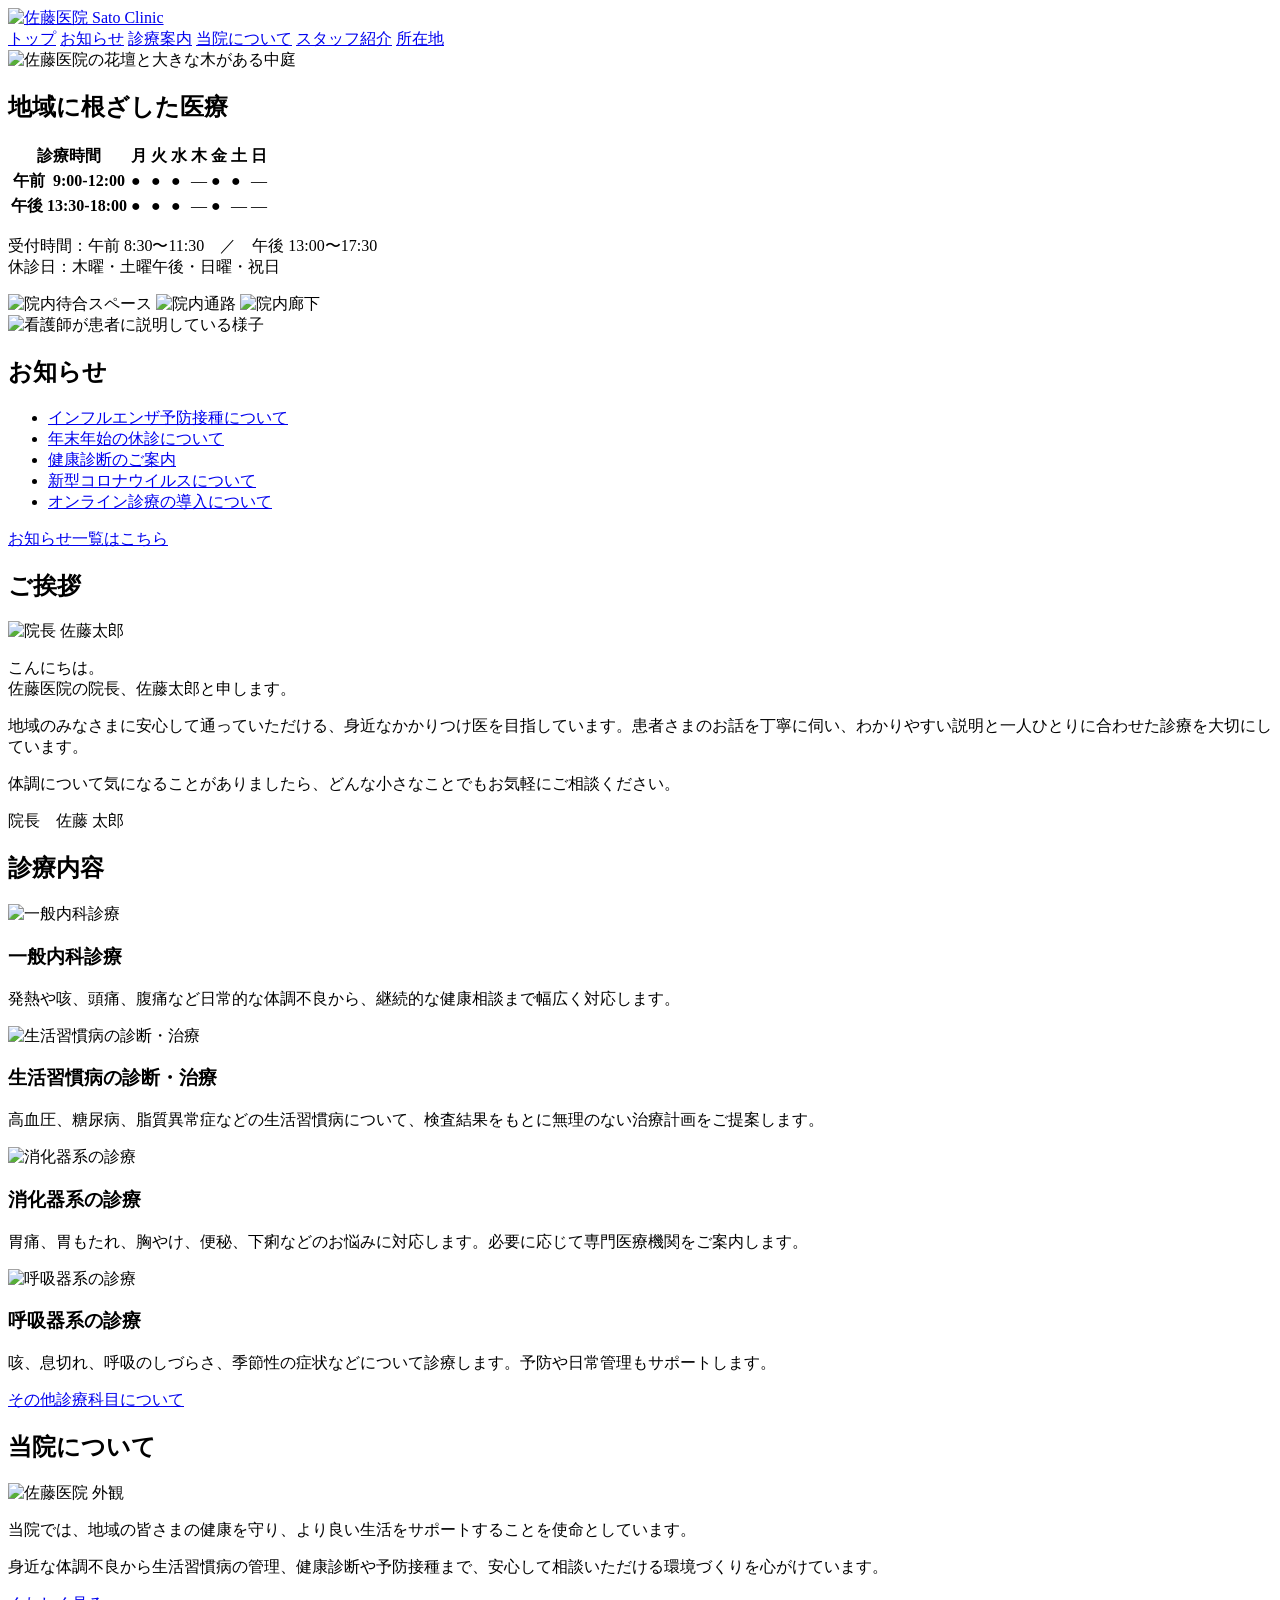
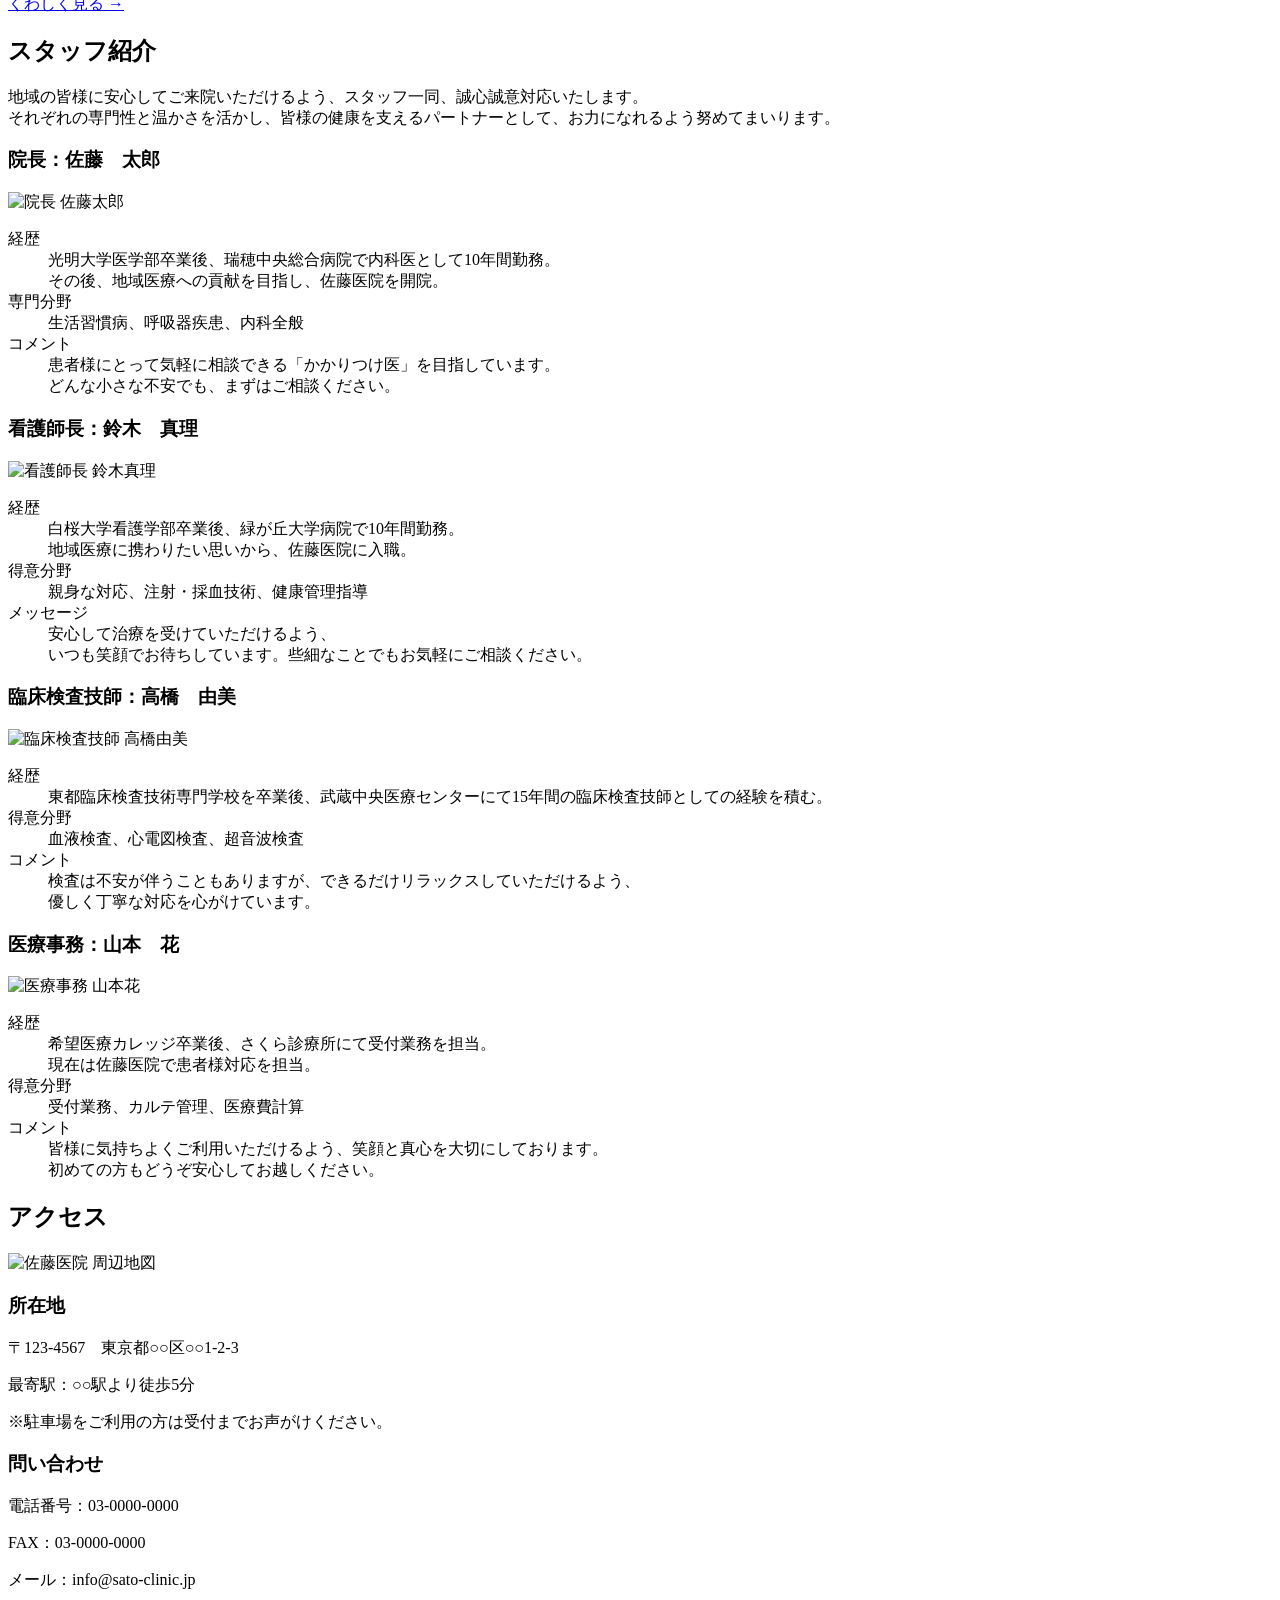
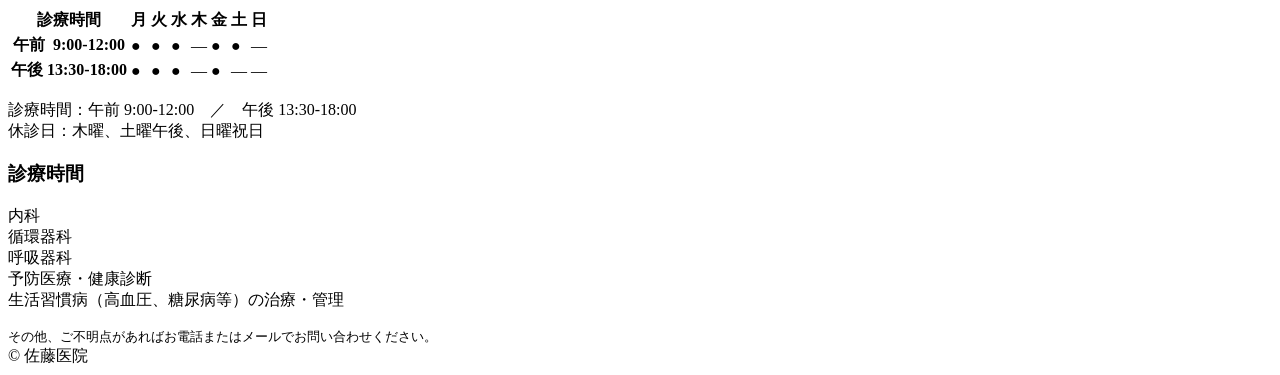
==== index.html @ aa6322e9 "no message" ====
<!DOCTYPE html>
<html lang="ja">
<head>
  <meta charset="UTF-8">
  <meta name="viewport" content="width=device-width, initial-scale=1.0">
  <title>佐藤医院 | Sato Clinic</title>
  <link rel="preconnect" href="https://fonts.googleapis.com">
  <link rel="preconnect" href="https://fonts.gstatic.com" crossorigin>
  <link href="https://fonts.googleapis.com/css2?family=Noto+Sans+JP:wght@400;500;600;700&display=swap" rel="stylesheet">
  <link rel="stylesheet" href="./css/style.css">
</head>
<body>
  <header class="site-header">
    <div class="header-inner">
      <a class="brand" href="./index.html"><img src="./clinic-assets/logo.jpg" alt="佐藤医院 Sato Clinic"></a>
      <nav class="global-nav" aria-label="メインナビゲーション">
        <a href="#top">トップ</a>
        <a href="./notice.html">お知らせ</a>
        <a href="#medical">診療案内</a>
        <a href="./about.html">当院について</a>
        <a href="#staff">スタッフ紹介</a>
        <a href="#access">所在地</a>
      </nav>
    </div>
  </header>

  <main id="top">
    <section class="hero hero-home">
      <img src="./clinic-assets/hero-courtyard-hd.png" alt="佐藤医院の花壇と大きな木がある中庭">
      <h1 class="hero-label">地域に根ざした医療</h1>
    </section>

    <section class="hours-section section-narrow">
      <table class="hours-table" aria-label="診療時間">
        <thead>
          <tr><th>診療時間</th><th>月</th><th>火</th><th>水</th><th>木</th><th>金</th><th>土</th><th>日</th></tr>
        </thead>
        <tbody>
          <tr><th>午前&nbsp; 9:00-12:00</th><td>●</td><td>●</td><td>●</td><td>―</td><td>●</td><td>●</td><td>―</td></tr>
          <tr><th>午後 13:30-18:00</th><td>●</td><td>●</td><td>●</td><td>―</td><td>●</td><td>―</td><td>―</td></tr>
        </tbody>
      </table>
      <p class="hours-note">受付時間：午前 8:30〜11:30　／　午後 13:00〜17:30<br>休診日：木曜・土曜午後・日曜・祝日</p>
    </section>

    <section class="gallery section-wide" aria-label="院内写真">
      <img loading="lazy" decoding="async" src="./clinic-assets/gallery-1-hd.png" alt="院内待合スペース">
      <img loading="lazy" decoding="async" src="./clinic-assets/gallery-2-hd.png" alt="院内通路">
      <img loading="lazy" decoding="async" src="./clinic-assets/gallery-3-hd.png" alt="院内廊下">
    </section>

    <section class="split-section section-medium notice-overview">
      <div class="split-media"><img loading="lazy" decoding="async" src="./clinic-assets/information-headroom.png" alt="看護師が患者に説明している様子"></div>
      <div class="split-copy compact-copy">
        <h2>お知らせ</h2>
        <ul class="plain-list">
          <li><a href="./notice.html#flu">インフルエンザ予防接種について</a></li>
          <li><a href="./notice.html#newyear">年末年始の休診について</a></li>
          <li><a href="./notice.html#checkup">健康診断のご案内</a></li>
          <li><a href="./notice.html#covid">新型コロナウイルスについて</a></li>
          <li><a href="./notice.html#online">オンライン診療の導入について</a></li>
        </ul>
        <a class="text-link" href="./notice.html">お知らせ一覧はこちら</a>
      </div>
    </section>

    <section class="greeting section-medium">
      <h2 class="section-title">ご挨拶</h2>
      <div class="split-section greeting-row">
        <div class="split-media portrait"><img loading="lazy" decoding="async" src="./clinic-assets/greeting-doctor-hd.png" alt="院長 佐藤太郎"></div>
        <div class="split-copy">
          <p>こんにちは。<br>佐藤医院の院長、佐藤太郎と申します。</p>
          <p>地域のみなさまに安心して通っていただける、身近なかかりつけ医を目指しています。患者さまのお話を丁寧に伺い、わかりやすい説明と一人ひとりに合わせた診療を大切にしています。</p>
          <p>体調について気になることがありましたら、どんな小さなことでもお気軽にご相談ください。</p>
          <p class="signature">院長　佐藤 太郎</p>
        </div>
      </div>
    </section>

    <section id="medical" class="medical section-medium">
      <h2 class="section-title">診療内容</h2>

      <article class="service-row">
        <img loading="lazy" decoding="async" src="./clinic-assets/service-general-hd.png" alt="一般内科診療">
        <div><h3>一般内科診療</h3><p>発熱や咳、頭痛、腹痛など日常的な体調不良から、継続的な健康相談まで幅広く対応します。</p></div>
      </article>

      <article class="service-row reverse">
        <img loading="lazy" decoding="async" src="./clinic-assets/service-lifestyle-hd.png" alt="生活習慣病の診断・治療">
        <div><h3>生活習慣病の診断・治療</h3><p>高血圧、糖尿病、脂質異常症などの生活習慣病について、検査結果をもとに無理のない治療計画をご提案します。</p></div>
      </article>

      <article class="service-row">
        <img class="service-photo--digestive" loading="lazy" decoding="async" src="./clinic-assets/service-digestive-headroom.png" alt="消化器系の診療">
        <div><h3>消化器系の診療</h3><p>胃痛、胃もたれ、胸やけ、便秘、下痢などのお悩みに対応します。必要に応じて専門医療機関をご案内します。</p></div>
      </article>

      <article class="service-row reverse">
        <img loading="lazy" decoding="async" src="./clinic-assets/service-respiratory-hd.png" alt="呼吸器系の診療">
        <div><h3>呼吸器系の診療</h3><p>咳、息切れ、呼吸のしづらさ、季節性の症状などについて診療します。予防や日常管理もサポートします。</p></div>
      </article>

      <p class="center-link"><a href="./other-services.html">その他診療科目について</a></p>
    </section>

    <section id="about" class="about-band">
      <div class="section-medium about-inner">
        <h2 class="section-title">当院について</h2>
        <div class="about-grid">
          <img loading="lazy" decoding="async" src="./clinic-assets/hospital-exterior-hd.png" alt="佐藤医院 外観">
          <div>
            <p>当院では、地域の皆さまの健康を守り、より良い生活をサポートすることを使命としています。</p>
            <p>身近な体調不良から生活習慣病の管理、健康診断や予防接種まで、安心して相談いただける環境づくりを心がけています。</p>
            <a class="text-link" href="./about.html">くわしく見る <span aria-hidden="true">→</span></a>
          </div>
        </div>
      </div>
    </section>

    <section id="staff" class="staff section-medium">
      <h2 class="section-title">スタッフ紹介</h2>
      <p class="staff-lead">地域の皆様に安心してご来院いただけるよう、スタッフ一同、誠心誠意対応いたします。<br>それぞれの専門性と温かさを活かし、皆様の健康を支えるパートナーとして、お力になれるよう努めてまいります。</p>

      <article class="staff-member">
        <h3>院長：佐藤　太郎</h3>
        <div class="staff-row">
          <img class="staff-photo" loading="lazy" decoding="async" src="./clinic-assets/staff-director-hd.png" alt="院長 佐藤太郎">
          <dl class="staff-details">
            <div><dt>経歴</dt><dd>光明大学医学部卒業後、瑞穂中央総合病院で内科医として10年間勤務。<br>その後、地域医療への貢献を目指し、佐藤医院を開院。</dd></div>
            <div><dt>専門分野</dt><dd>生活習慣病、呼吸器疾患、内科全般</dd></div>
            <div><dt>コメント</dt><dd>患者様にとって気軽に相談できる「かかりつけ医」を目指しています。<br>どんな小さな不安でも、まずはご相談ください。</dd></div>
          </dl>
        </div>
      </article>

      <article class="staff-member staff-member--reverse">
        <h3>看護師長：鈴木　真理</h3>
        <div class="staff-row">
          <img class="staff-photo staff-photo--landscape" loading="lazy" decoding="async" src="./clinic-assets/suzuki-mari.jpg" alt="看護師長 鈴木真理">
          <dl class="staff-details">
            <div><dt>経歴</dt><dd>白桜大学看護学部卒業後、緑が丘大学病院で10年間勤務。<br>地域医療に携わりたい思いから、佐藤医院に入職。</dd></div>
            <div><dt>得意分野</dt><dd>親身な対応、注射・採血技術、健康管理指導</dd></div>
            <div><dt>メッセージ</dt><dd>安心して治療を受けていただけるよう、<br>いつも笑顔でお待ちしています。些細なことでもお気軽にご相談ください。</dd></div>
          </dl>
        </div>
      </article>

      <article class="staff-member">
        <h3>臨床検査技師：高橋　由美</h3>
        <div class="staff-row">
          <img class="staff-photo staff-photo--landscape" loading="lazy" decoding="async" src="./clinic-assets/takahashi-yumi.jpg" alt="臨床検査技師 高橋由美">
          <dl class="staff-details">
            <div><dt>経歴</dt><dd>東都臨床検査技術専門学校を卒業後、武蔵中央医療センターにて15年間の臨床検査技師としての経験を積む。</dd></div>
            <div><dt>得意分野</dt><dd>血液検査、心電図検査、超音波検査</dd></div>
            <div><dt>コメント</dt><dd>検査は不安が伴うこともありますが、できるだけリラックスしていただけるよう、<br>優しく丁寧な対応を心がけています。</dd></div>
          </dl>
        </div>
      </article>

      <article class="staff-member staff-member--reverse">
        <h3>医療事務：山本　花</h3>
        <div class="staff-row">
          <img class="staff-photo" loading="lazy" decoding="async" src="./clinic-assets/staff-office-hd.png" alt="医療事務 山本花">
          <dl class="staff-details">
            <div><dt>経歴</dt><dd>希望医療カレッジ卒業後、さくら診療所にて受付業務を担当。<br>現在は佐藤医院で患者様対応を担当。</dd></div>
            <div><dt>得意分野</dt><dd>受付業務、カルテ管理、医療費計算</dd></div>
            <div><dt>コメント</dt><dd>皆様に気持ちよくご利用いただけるよう、笑顔と真心を大切にしております。<br>初めての方もどうぞ安心してお越しください。</dd></div>
          </dl>
        </div>
      </article>
    </section>

    <section id="access" class="access section-medium">
      <h2 class="section-title">アクセス</h2>
      <div class="access-grid">
        <img src="./clinic-assets/map-color.jpg" alt="佐藤医院 周辺地図">
        <div class="access-copy">
          <h3>所在地</h3>
          <p>〒123-4567　東京都○○区○○1-2-3</p>
          <p>最寄駅：○○駅より徒歩5分</p>
          <p>※駐車場をご利用の方は受付までお声がけください。</p>
          <h3>問い合わせ</h3>
          <p>電話番号：03-0000-0000</p>
          <p>FAX：03-0000-0000</p>
          <p>メール：info@sato-clinic.jp</p>
        </div>
      </div>

      <table class="hours-table hours-bottom" aria-label="診療時間">
        <thead><tr><th>診療時間</th><th>月</th><th>火</th><th>水</th><th>木</th><th>金</th><th>土</th><th>日</th></tr></thead>
        <tbody>
          <tr><th>午前&nbsp; 9:00-12:00</th><td>●</td><td>●</td><td>●</td><td>―</td><td>●</td><td>●</td><td>―</td></tr>
          <tr><th>午後 13:30-18:00</th><td>●</td><td>●</td><td>●</td><td>―</td><td>●</td><td>―</td><td>―</td></tr>
        </tbody>
      </table>
      <p class="hours-note">診療時間：午前 9:00-12:00　／　午後 13:30-18:00<br>休診日：木曜、土曜午後、日曜祝日</p>

      <div class="departments-box">
        <h3>診療時間</h3>
        <p>内科<br>循環器科<br>呼吸器科<br>予防医療・健康診断<br>生活習慣病（高血圧、糖尿病等）の治療・管理</p>
        <small>その他、ご不明点があればお電話またはメールでお問い合わせください。</small>
      </div>
    </section>
  </main>

  <footer class="site-footer">© 佐藤医院</footer>
</body>
</html>
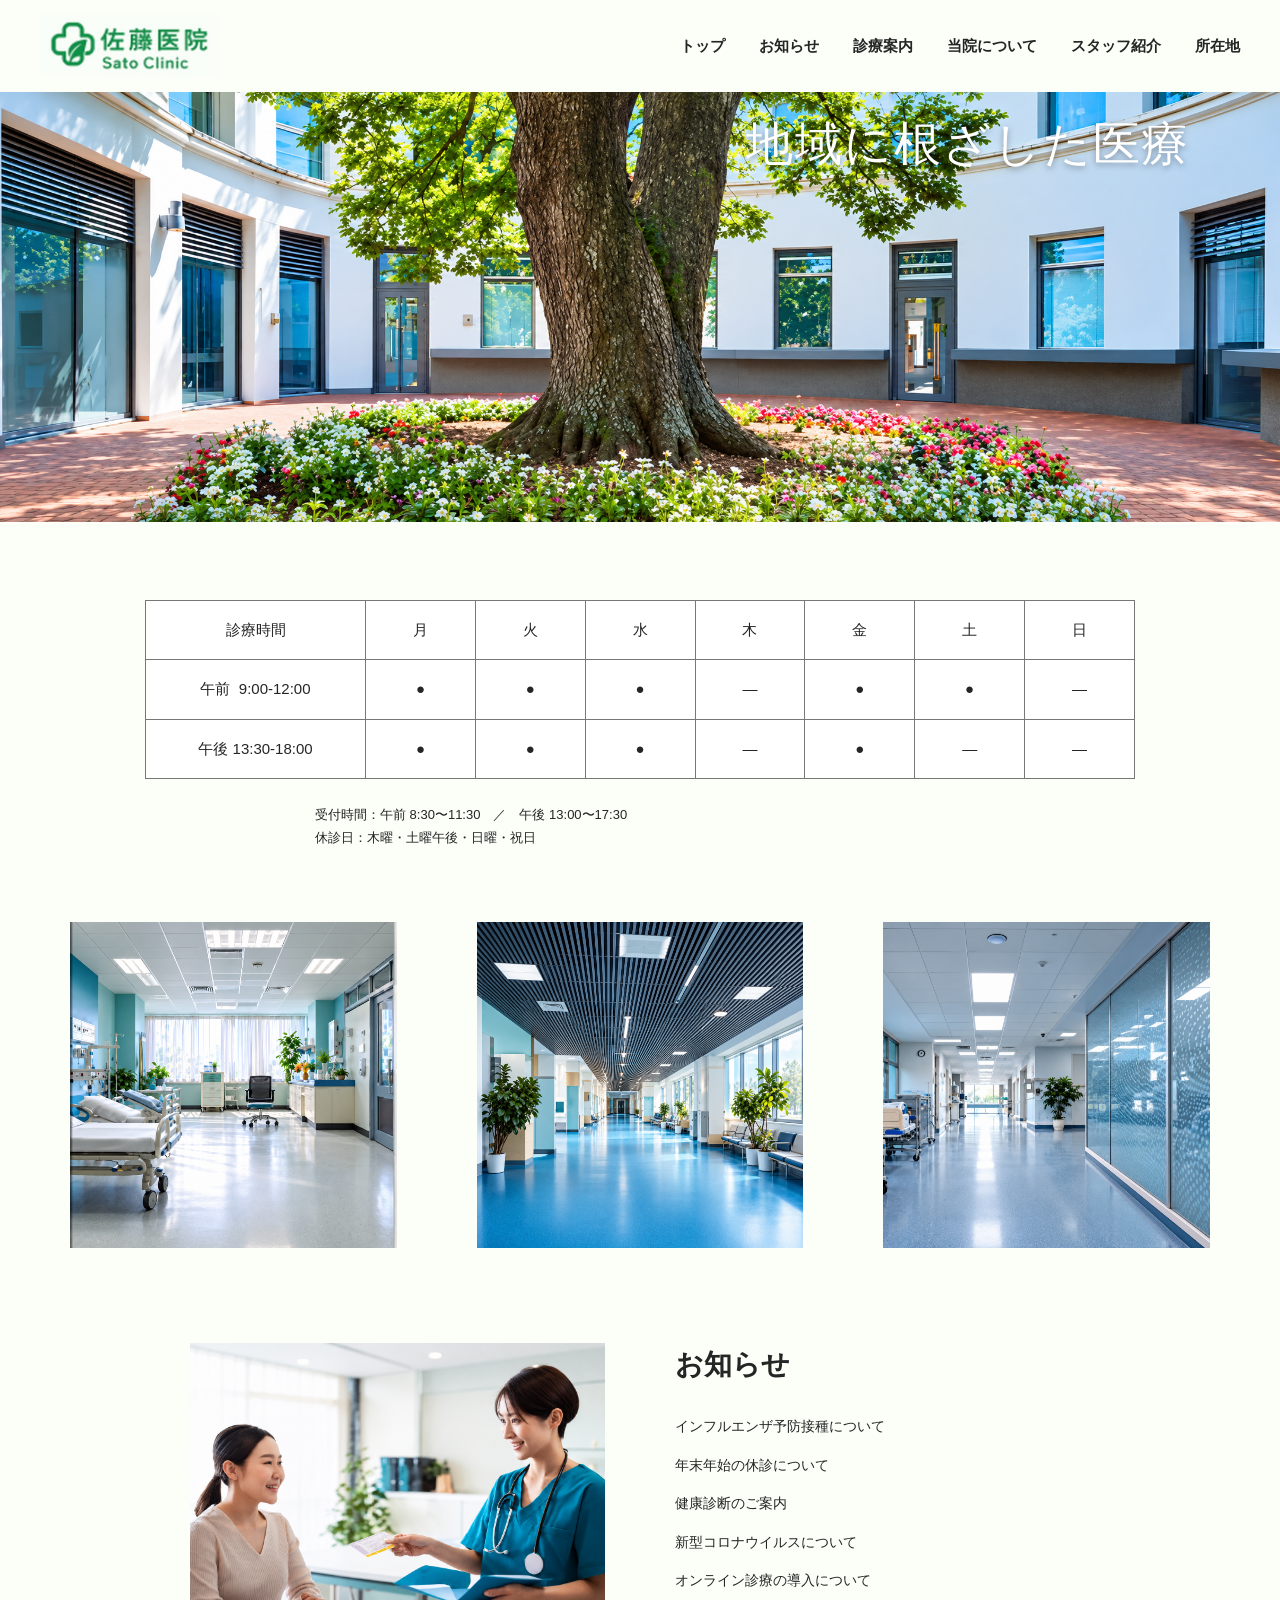
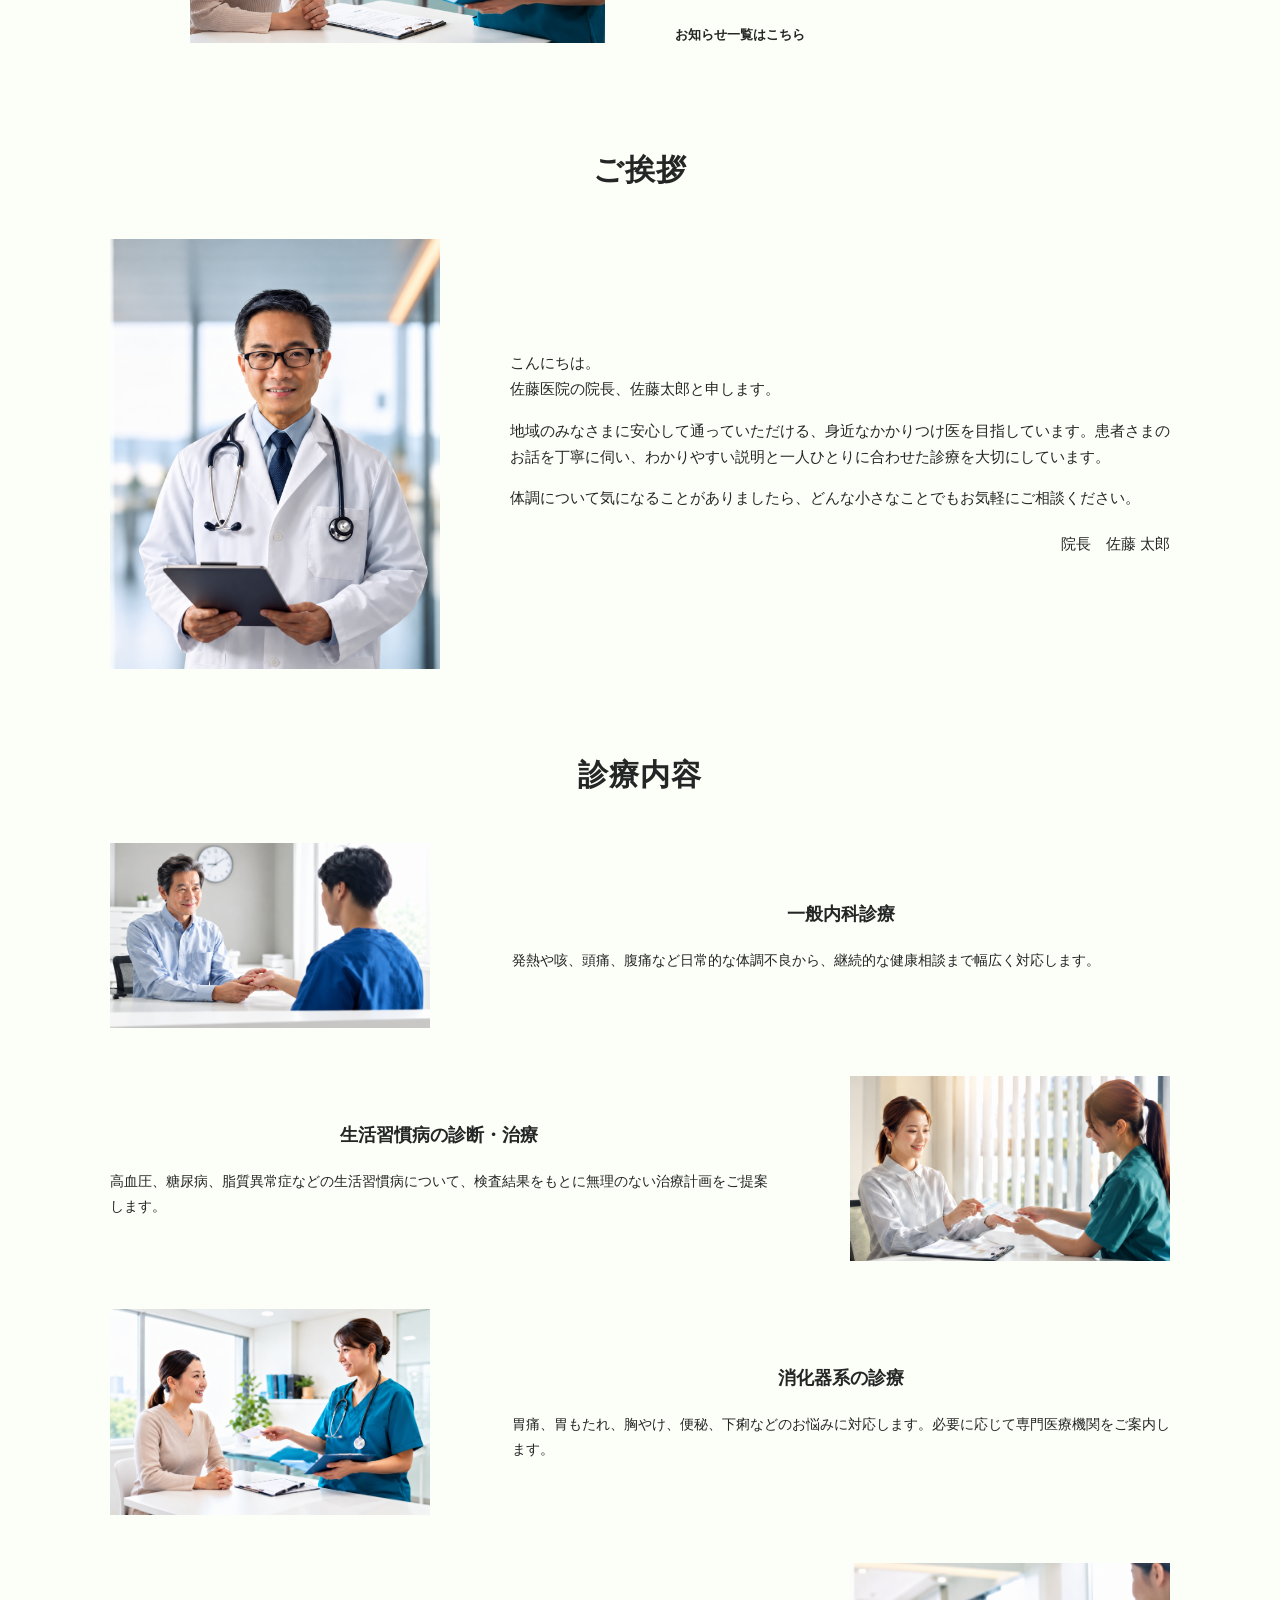
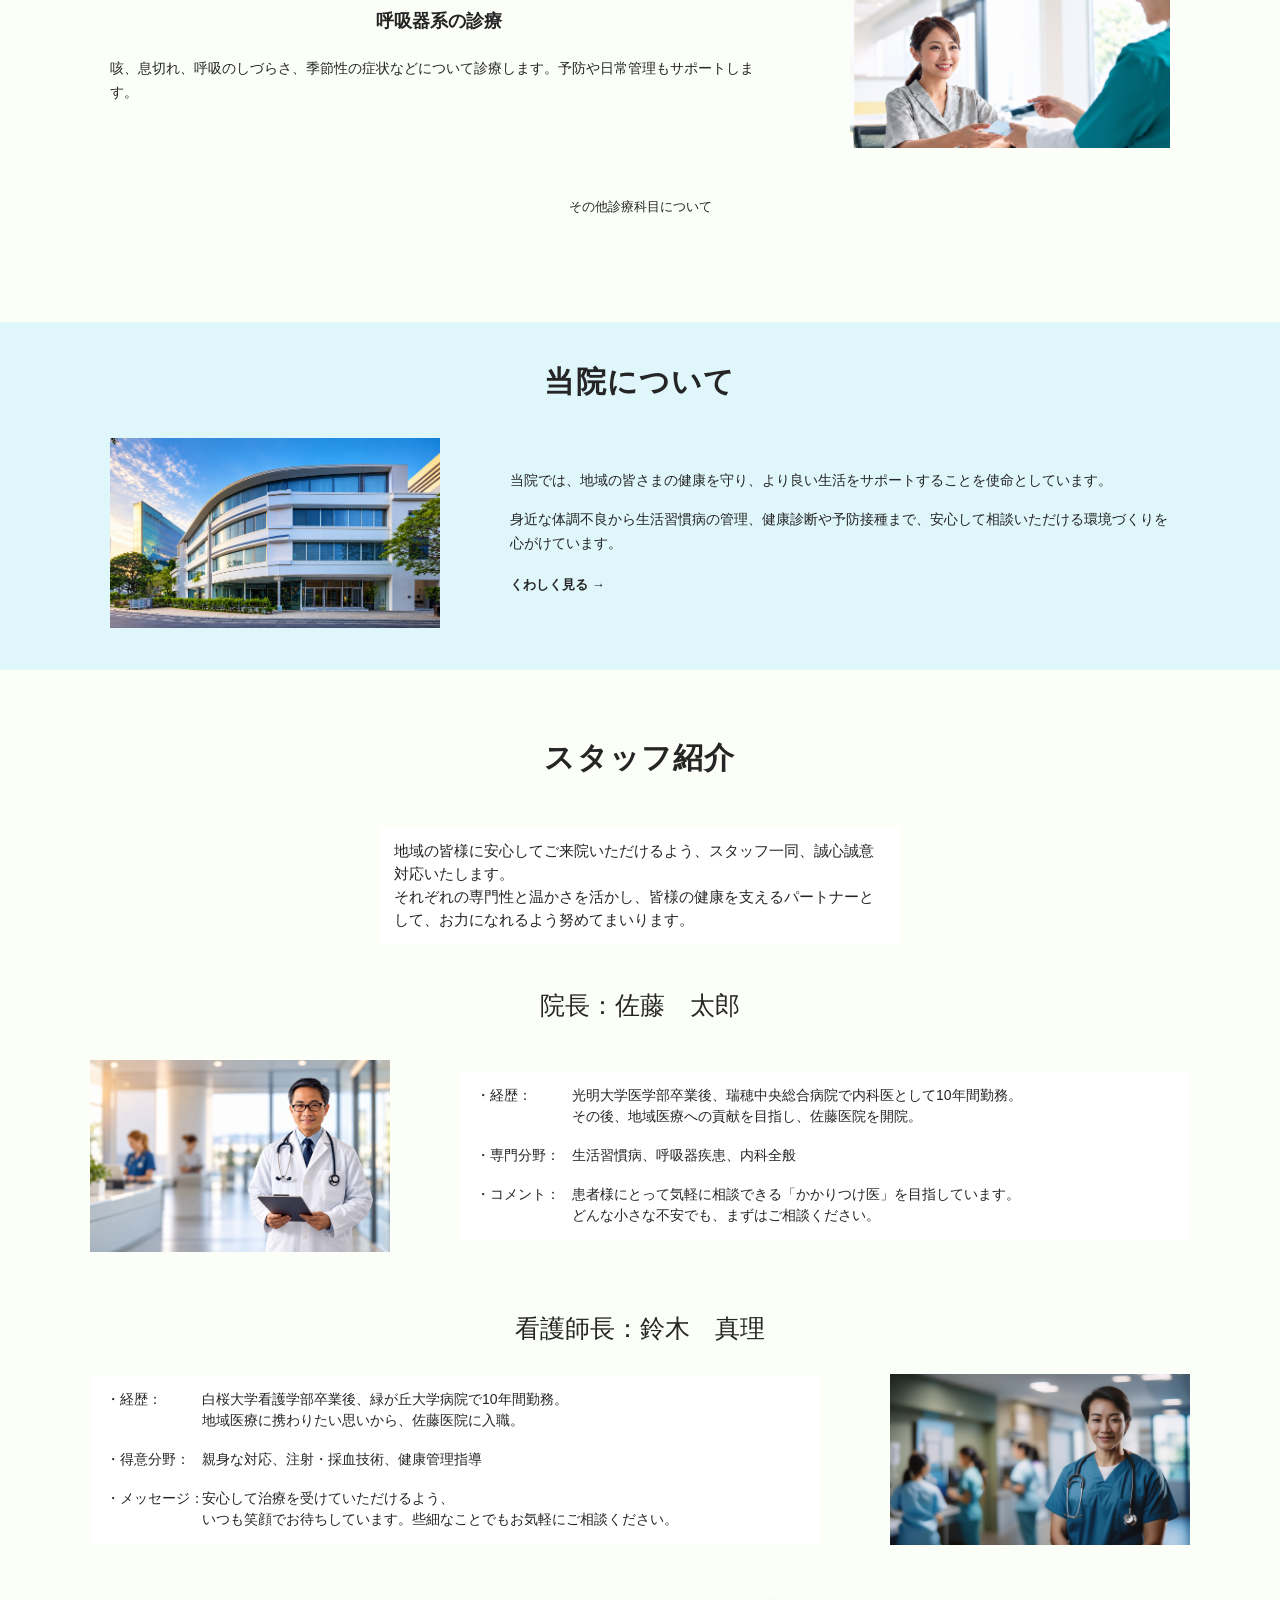
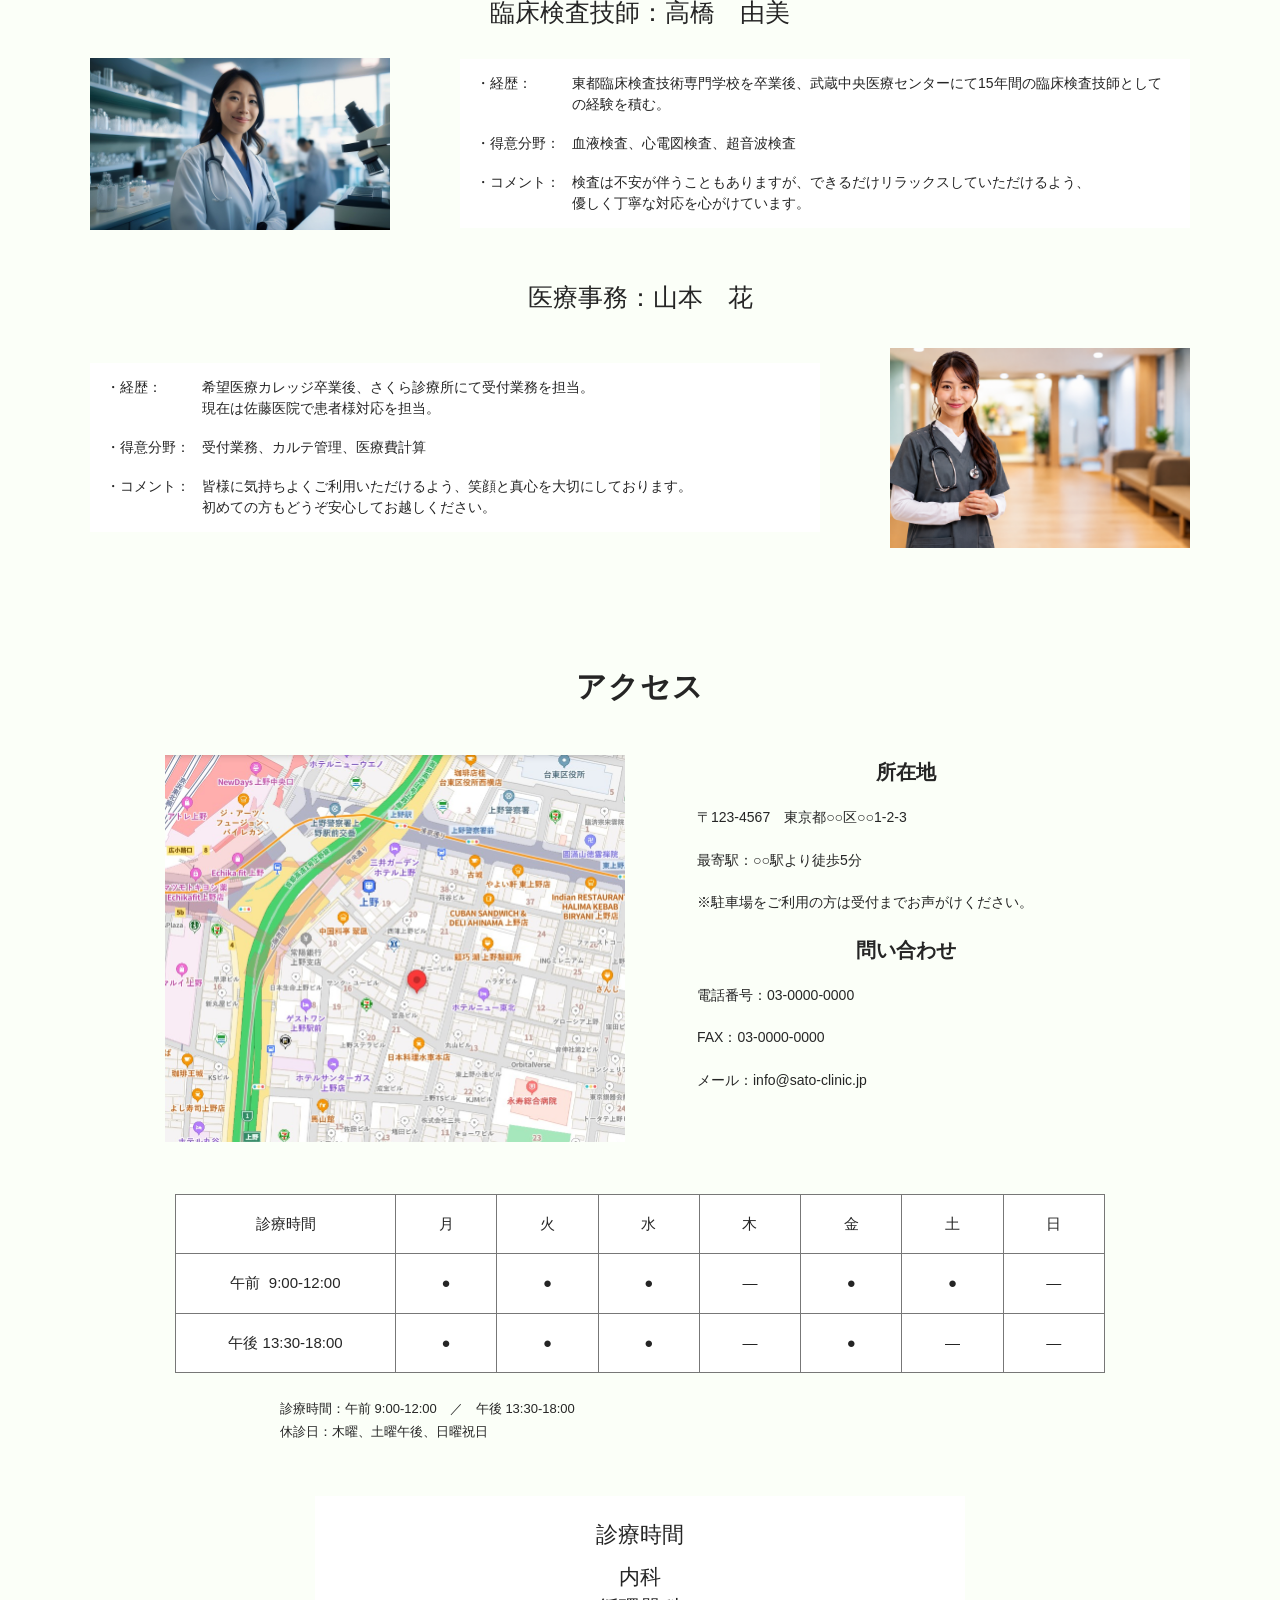
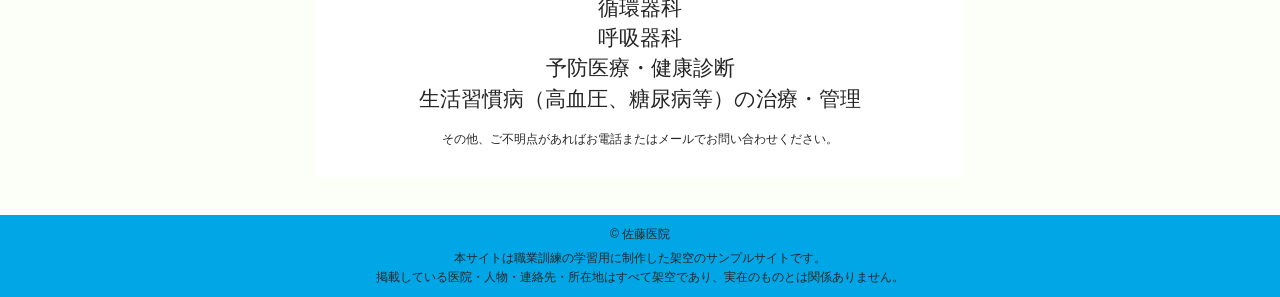
==== commit 38197141: "no message" ====
--- a/index.html
+++ b/index.html
@@ -1,14 +1,17 @@
 <!DOCTYPE html>
 <html lang="ja">
+
 <head>
   <meta charset="UTF-8">
   <meta name="viewport" content="width=device-width, initial-scale=1.0">
+  <meta name="robots" content="noindex, nofollow">
   <title>佐藤医院 | Sato Clinic</title>
   <link rel="preconnect" href="https://fonts.googleapis.com">
   <link rel="preconnect" href="https://fonts.gstatic.com" crossorigin>
   <link href="https://fonts.googleapis.com/css2?family=Noto+Sans+JP:wght@400;500;600;700&display=swap" rel="stylesheet">
   <link rel="stylesheet" href="./css/style.css">
 </head>
+
 <body>
   <header class="site-header">
     <div class="header-inner">
@@ -33,11 +36,38 @@
     <section class="hours-section section-narrow">
       <table class="hours-table" aria-label="診療時間">
         <thead>
-          <tr><th>診療時間</th><th>月</th><th>火</th><th>水</th><th>木</th><th>金</th><th>土</th><th>日</th></tr>
+          <tr>
+            <th>診療時間</th>
+            <th>月</th>
+            <th>火</th>
+            <th>水</th>
+            <th>木</th>
+            <th>金</th>
+            <th>土</th>
+            <th>日</th>
+          </tr>
         </thead>
         <tbody>
-          <tr><th>午前&nbsp; 9:00-12:00</th><td>●</td><td>●</td><td>●</td><td>―</td><td>●</td><td>●</td><td>―</td></tr>
-          <tr><th>午後 13:30-18:00</th><td>●</td><td>●</td><td>●</td><td>―</td><td>●</td><td>―</td><td>―</td></tr>
+          <tr>
+            <th>午前&nbsp; 9:00-12:00</th>
+            <td>●</td>
+            <td>●</td>
+            <td>●</td>
+            <td>―</td>
+            <td>●</td>
+            <td>●</td>
+            <td>―</td>
+          </tr>
+          <tr>
+            <th>午後 13:30-18:00</th>
+            <td>●</td>
+            <td>●</td>
+            <td>●</td>
+            <td>―</td>
+            <td>●</td>
+            <td>―</td>
+            <td>―</td>
+          </tr>
         </tbody>
       </table>
       <p class="hours-note">受付時間：午前 8:30〜11:30　／　午後 13:00〜17:30<br>休診日：木曜・土曜午後・日曜・祝日</p>
@@ -50,7 +80,8 @@
     </section>
 
     <section class="split-section section-medium notice-overview">
-      <div class="split-media"><img loading="lazy" decoding="async" src="./clinic-assets/information-headroom.png" alt="看護師が患者に説明している様子"></div>
+      <div class="split-media"><img loading="lazy" decoding="async" src="./clinic-assets/information-headroom.png"
+          alt="看護師が患者に説明している様子"></div>
       <div class="split-copy compact-copy">
         <h2>お知らせ</h2>
         <ul class="plain-list">
@@ -67,7 +98,8 @@
     <section class="greeting section-medium">
       <h2 class="section-title">ご挨拶</h2>
       <div class="split-section greeting-row">
-        <div class="split-media portrait"><img loading="lazy" decoding="async" src="./clinic-assets/greeting-doctor-hd.png" alt="院長 佐藤太郎"></div>
+        <div class="split-media portrait"><img loading="lazy" decoding="async"
+            src="./clinic-assets/greeting-doctor-hd.png" alt="院長 佐藤太郎"></div>
         <div class="split-copy">
           <p>こんにちは。<br>佐藤医院の院長、佐藤太郎と申します。</p>
           <p>地域のみなさまに安心して通っていただける、身近なかかりつけ医を目指しています。患者さまのお話を丁寧に伺い、わかりやすい説明と一人ひとりに合わせた診療を大切にしています。</p>
@@ -82,22 +114,35 @@
 
       <article class="service-row">
         <img loading="lazy" decoding="async" src="./clinic-assets/service-general-hd.png" alt="一般内科診療">
-        <div><h3>一般内科診療</h3><p>発熱や咳、頭痛、腹痛など日常的な体調不良から、継続的な健康相談まで幅広く対応します。</p></div>
+        <div>
+          <h3>一般内科診療</h3>
+          <p>発熱や咳、頭痛、腹痛など日常的な体調不良から、継続的な健康相談まで幅広く対応します。</p>
+        </div>
       </article>
 
       <article class="service-row reverse">
         <img loading="lazy" decoding="async" src="./clinic-assets/service-lifestyle-hd.png" alt="生活習慣病の診断・治療">
-        <div><h3>生活習慣病の診断・治療</h3><p>高血圧、糖尿病、脂質異常症などの生活習慣病について、検査結果をもとに無理のない治療計画をご提案します。</p></div>
+        <div>
+          <h3>生活習慣病の診断・治療</h3>
+          <p>高血圧、糖尿病、脂質異常症などの生活習慣病について、検査結果をもとに無理のない治療計画をご提案します。</p>
+        </div>
       </article>
 
       <article class="service-row">
-        <img class="service-photo--digestive" loading="lazy" decoding="async" src="./clinic-assets/service-digestive-headroom.png" alt="消化器系の診療">
-        <div><h3>消化器系の診療</h3><p>胃痛、胃もたれ、胸やけ、便秘、下痢などのお悩みに対応します。必要に応じて専門医療機関をご案内します。</p></div>
+        <img class="service-photo--digestive" loading="lazy" decoding="async"
+          src="./clinic-assets/service-digestive-headroom.png" alt="消化器系の診療">
+        <div>
+          <h3>消化器系の診療</h3>
+          <p>胃痛、胃もたれ、胸やけ、便秘、下痢などのお悩みに対応します。必要に応じて専門医療機関をご案内します。</p>
+        </div>
       </article>
 
       <article class="service-row reverse">
         <img loading="lazy" decoding="async" src="./clinic-assets/service-respiratory-hd.png" alt="呼吸器系の診療">
-        <div><h3>呼吸器系の診療</h3><p>咳、息切れ、呼吸のしづらさ、季節性の症状などについて診療します。予防や日常管理もサポートします。</p></div>
+        <div>
+          <h3>呼吸器系の診療</h3>
+          <p>咳、息切れ、呼吸のしづらさ、季節性の症状などについて診療します。予防や日常管理もサポートします。</p>
+        </div>
       </article>
 
       <p class="center-link"><a href="./other-services.html">その他診療科目について</a></p>
@@ -119,16 +164,27 @@
 
     <section id="staff" class="staff section-medium">
       <h2 class="section-title">スタッフ紹介</h2>
-      <p class="staff-lead">地域の皆様に安心してご来院いただけるよう、スタッフ一同、誠心誠意対応いたします。<br>それぞれの専門性と温かさを活かし、皆様の健康を支えるパートナーとして、お力になれるよう努めてまいります。</p>
+      <p class="staff-lead">
+        地域の皆様に安心してご来院いただけるよう、スタッフ一同、誠心誠意対応いたします。<br>それぞれの専門性と温かさを活かし、皆様の健康を支えるパートナーとして、お力になれるよう努めてまいります。</p>
 
       <article class="staff-member">
         <h3>院長：佐藤　太郎</h3>
         <div class="staff-row">
-          <img class="staff-photo" loading="lazy" decoding="async" src="./clinic-assets/staff-director-hd.png" alt="院長 佐藤太郎">
+          <img class="staff-photo" loading="lazy" decoding="async" src="./clinic-assets/staff-director-hd.png"
+            alt="院長 佐藤太郎">
           <dl class="staff-details">
-            <div><dt>経歴</dt><dd>光明大学医学部卒業後、瑞穂中央総合病院で内科医として10年間勤務。<br>その後、地域医療への貢献を目指し、佐藤医院を開院。</dd></div>
-            <div><dt>専門分野</dt><dd>生活習慣病、呼吸器疾患、内科全般</dd></div>
-            <div><dt>コメント</dt><dd>患者様にとって気軽に相談できる「かかりつけ医」を目指しています。<br>どんな小さな不安でも、まずはご相談ください。</dd></div>
+            <div>
+              <dt>経歴</dt>
+              <dd>光明大学医学部卒業後、瑞穂中央総合病院で内科医として10年間勤務。<br>その後、地域医療への貢献を目指し、佐藤医院を開院。</dd>
+            </div>
+            <div>
+              <dt>専門分野</dt>
+              <dd>生活習慣病、呼吸器疾患、内科全般</dd>
+            </div>
+            <div>
+              <dt>コメント</dt>
+              <dd>患者様にとって気軽に相談できる「かかりつけ医」を目指しています。<br>どんな小さな不安でも、まずはご相談ください。</dd>
+            </div>
           </dl>
         </div>
       </article>
@@ -136,11 +192,21 @@
       <article class="staff-member staff-member--reverse">
         <h3>看護師長：鈴木　真理</h3>
         <div class="staff-row">
-          <img class="staff-photo staff-photo--landscape" loading="lazy" decoding="async" src="./clinic-assets/suzuki-mari.jpg" alt="看護師長 鈴木真理">
+          <img class="staff-photo staff-photo--landscape" loading="lazy" decoding="async"
+            src="./clinic-assets/suzuki-mari.jpg" alt="看護師長 鈴木真理">
           <dl class="staff-details">
-            <div><dt>経歴</dt><dd>白桜大学看護学部卒業後、緑が丘大学病院で10年間勤務。<br>地域医療に携わりたい思いから、佐藤医院に入職。</dd></div>
-            <div><dt>得意分野</dt><dd>親身な対応、注射・採血技術、健康管理指導</dd></div>
-            <div><dt>メッセージ</dt><dd>安心して治療を受けていただけるよう、<br>いつも笑顔でお待ちしています。些細なことでもお気軽にご相談ください。</dd></div>
+            <div>
+              <dt>経歴</dt>
+              <dd>白桜大学看護学部卒業後、緑が丘大学病院で10年間勤務。<br>地域医療に携わりたい思いから、佐藤医院に入職。</dd>
+            </div>
+            <div>
+              <dt>得意分野</dt>
+              <dd>親身な対応、注射・採血技術、健康管理指導</dd>
+            </div>
+            <div>
+              <dt>メッセージ</dt>
+              <dd>安心して治療を受けていただけるよう、<br>いつも笑顔でお待ちしています。些細なことでもお気軽にご相談ください。</dd>
+            </div>
           </dl>
         </div>
       </article>
@@ -148,11 +214,21 @@
       <article class="staff-member">
         <h3>臨床検査技師：高橋　由美</h3>
         <div class="staff-row">
-          <img class="staff-photo staff-photo--landscape" loading="lazy" decoding="async" src="./clinic-assets/takahashi-yumi.jpg" alt="臨床検査技師 高橋由美">
+          <img class="staff-photo staff-photo--landscape" loading="lazy" decoding="async"
+            src="./clinic-assets/takahashi-yumi.jpg" alt="臨床検査技師 高橋由美">
           <dl class="staff-details">
-            <div><dt>経歴</dt><dd>東都臨床検査技術専門学校を卒業後、武蔵中央医療センターにて15年間の臨床検査技師としての経験を積む。</dd></div>
-            <div><dt>得意分野</dt><dd>血液検査、心電図検査、超音波検査</dd></div>
-            <div><dt>コメント</dt><dd>検査は不安が伴うこともありますが、できるだけリラックスしていただけるよう、<br>優しく丁寧な対応を心がけています。</dd></div>
+            <div>
+              <dt>経歴</dt>
+              <dd>東都臨床検査技術専門学校を卒業後、武蔵中央医療センターにて15年間の臨床検査技師としての経験を積む。</dd>
+            </div>
+            <div>
+              <dt>得意分野</dt>
+              <dd>血液検査、心電図検査、超音波検査</dd>
+            </div>
+            <div>
+              <dt>コメント</dt>
+              <dd>検査は不安が伴うこともありますが、できるだけリラックスしていただけるよう、<br>優しく丁寧な対応を心がけています。</dd>
+            </div>
           </dl>
         </div>
       </article>
@@ -160,11 +236,21 @@
       <article class="staff-member staff-member--reverse">
         <h3>医療事務：山本　花</h3>
         <div class="staff-row">
-          <img class="staff-photo" loading="lazy" decoding="async" src="./clinic-assets/staff-office-hd.png" alt="医療事務 山本花">
+          <img class="staff-photo" loading="lazy" decoding="async" src="./clinic-assets/staff-office-hd.png"
+            alt="医療事務 山本花">
           <dl class="staff-details">
-            <div><dt>経歴</dt><dd>希望医療カレッジ卒業後、さくら診療所にて受付業務を担当。<br>現在は佐藤医院で患者様対応を担当。</dd></div>
-            <div><dt>得意分野</dt><dd>受付業務、カルテ管理、医療費計算</dd></div>
-            <div><dt>コメント</dt><dd>皆様に気持ちよくご利用いただけるよう、笑顔と真心を大切にしております。<br>初めての方もどうぞ安心してお越しください。</dd></div>
+            <div>
+              <dt>経歴</dt>
+              <dd>希望医療カレッジ卒業後、さくら診療所にて受付業務を担当。<br>現在は佐藤医院で患者様対応を担当。</dd>
+            </div>
+            <div>
+              <dt>得意分野</dt>
+              <dd>受付業務、カルテ管理、医療費計算</dd>
+            </div>
+            <div>
+              <dt>コメント</dt>
+              <dd>皆様に気持ちよくご利用いただけるよう、笑顔と真心を大切にしております。<br>初めての方もどうぞ安心してお越しください。</dd>
+            </div>
           </dl>
         </div>
       </article>
@@ -187,10 +273,39 @@
       </div>
 
       <table class="hours-table hours-bottom" aria-label="診療時間">
-        <thead><tr><th>診療時間</th><th>月</th><th>火</th><th>水</th><th>木</th><th>金</th><th>土</th><th>日</th></tr></thead>
+        <thead>
+          <tr>
+            <th>診療時間</th>
+            <th>月</th>
+            <th>火</th>
+            <th>水</th>
+            <th>木</th>
+            <th>金</th>
+            <th>土</th>
+            <th>日</th>
+          </tr>
+        </thead>
         <tbody>
-          <tr><th>午前&nbsp; 9:00-12:00</th><td>●</td><td>●</td><td>●</td><td>―</td><td>●</td><td>●</td><td>―</td></tr>
-          <tr><th>午後 13:30-18:00</th><td>●</td><td>●</td><td>●</td><td>―</td><td>●</td><td>―</td><td>―</td></tr>
+          <tr>
+            <th>午前&nbsp; 9:00-12:00</th>
+            <td>●</td>
+            <td>●</td>
+            <td>●</td>
+            <td>―</td>
+            <td>●</td>
+            <td>●</td>
+            <td>―</td>
+          </tr>
+          <tr>
+            <th>午後 13:30-18:00</th>
+            <td>●</td>
+            <td>●</td>
+            <td>●</td>
+            <td>―</td>
+            <td>●</td>
+            <td>―</td>
+            <td>―</td>
+          </tr>
         </tbody>
       </table>
       <p class="hours-note">診療時間：午前 9:00-12:00　／　午後 13:30-18:00<br>休診日：木曜、土曜午後、日曜祝日</p>
@@ -203,6 +318,10 @@
     </section>
   </main>
 
-  <footer class="site-footer">© 佐藤医院</footer>
+  <footer class="site-footer">
+    © 佐藤医院
+    <p>本サイトは職業訓練の学習用に制作した架空のサンプルサイトです。<br>掲載している医院・人物・連絡先・所在地はすべて架空であり、実在のものとは関係ありません。</p>
+  </footer>
 </body>
+
 </html>
--- a/css/style.css
+++ b/css/style.css
@@ -0,0 +1,233 @@
+:root{
+  --bg:#fbfff8;
+  --ink:#252525;
+  --green:#009846;
+  --mint:#e9fbf7;
+  --blue:#dff6fa;
+  --cyan:#00a6e6;
+  --line:#707070;
+}
+*{box-sizing:border-box}
+html{scroll-behavior:smooth}
+body{margin:0;background:var(--bg);color:var(--ink);font-family:"Noto Sans JP",sans-serif;font-size:16px;line-height:1.75}
+a{color:inherit;text-decoration:none}
+img{display:block;max-width:100%}
+a:focus-visible{outline:3px solid var(--green);outline-offset:4px}
+section[id],article[id]{scroll-margin-top:24px}
+.subpage{min-height:100vh;display:flex;flex-direction:column}
+.subpage main{flex:1}
+.site-header{background:var(--bg);height:92px;display:flex;align-items:center}
+.header-inner{width:min(1200px,calc(100% - 64px));margin:0 auto;display:flex;align-items:center;justify-content:space-between;gap:32px}
+.brand img{width:180px;height:auto}
+.global-nav{display:flex;align-items:center;gap:34px;font-size:15px;font-weight:600}
+.global-nav a{white-space:nowrap}
+.global-nav a:hover{color:var(--green)}
+.hero{position:relative;overflow:hidden}
+.hero-home{height:430px}
+.hero img{width:100%;height:100%;object-fit:cover}
+.hero-label{position:absolute;top:22px;right:7%;margin:0;color:#fff;font-size:clamp(28px,3.7vw,54px);font-weight:400;letter-spacing:.04em;line-height:1.25;text-shadow:0 2px 6px rgba(0,0,0,.35)}
+.section-narrow{width:min(990px,calc(100% - 80px));margin-inline:auto}
+.section-medium{width:min(1060px,calc(100% - 80px));margin-inline:auto}
+.section-wide{width:min(1140px,calc(100% - 80px));margin-inline:auto}
+.hours-section{padding:78px 0 54px}
+.hours-table{width:100%;border-collapse:collapse;background:#fff;font-size:15px;text-align:center}
+.hours-table th,.hours-table td{border:1px solid #777;padding:16px 12px;font-weight:500}
+.hours-table th:first-child{width:220px}
+.hours-note{font-size:13px;line-height:1.8;margin:24px 0 0 170px}
+.gallery{display:grid;grid-template-columns:repeat(3,1fr);gap:80px;margin-top:18px;margin-bottom:92px}
+.gallery img{width:100%;aspect-ratio:1/1;object-fit:cover}
+.split-section{display:grid;grid-template-columns:1fr 1fr;align-items:center;gap:70px}
+.split-media img{width:100%;height:auto;object-fit:cover}
+.notice-overview{width:min(900px,calc(100% - 80px));margin:0 auto 90px}
+.notice-overview .split-media img{height:300px;object-fit:cover;object-position:center top}
+.split-copy h2{font-size:28px;margin:0 0 18px}
+.compact-copy{font-size:14px}
+.plain-list{list-style:none;padding:0;margin:0 0 22px}
+.plain-list li{padding:7px 0}
+.plain-list a:hover,.text-link:hover,.center-link a:hover{text-decoration:underline}
+.text-link{font-weight:600;font-size:13px}
+.section-title{text-align:center;font-size:30px;font-weight:600;margin:0 0 42px;letter-spacing:.04em}
+.greeting{padding:8px 0 70px}
+.greeting-row{grid-template-columns:330px 1fr;gap:70px}
+.greeting-row .portrait img{width:330px;height:430px;object-fit:cover}
+.greeting-row .split-copy{font-size:15px}
+.signature{text-align:right;margin-top:20px}
+.medical{padding:10px 0 80px}
+.service-row{display:grid;grid-template-columns:320px 1fr;gap:82px;align-items:center;margin-bottom:48px}
+.service-row.reverse{grid-template-columns:1fr 320px}
+.service-row.reverse img{order:2}
+.service-row img{width:320px;height:185px;object-fit:cover}
+.service-row img.service-photo--digestive{height:auto;object-fit:contain}
+.service-row h3{font-size:18px;margin:0 0 18px;text-align:center;font-weight:600}
+.service-row p{font-size:14px;margin:0}
+.center-link{text-align:center;margin-top:18px;font-size:13px}
+.about-band{background:var(--blue);padding:34px 0 42px;margin-top:10px}
+.about-inner .section-title{margin-bottom:30px}
+.about-grid{display:grid;grid-template-columns:330px 1fr;gap:70px;align-items:center}
+.about-grid img{width:330px;height:190px;object-fit:cover}
+.about-grid p{font-size:14px;margin:0 0 14px}
+.staff{width:min(1100px,calc(100% - 80px));padding:62px 0 58px}
+.staff-lead{max-width:520px;margin:0 auto 44px;padding:12px 14px;background:#fff;font-size:15px;line-height:1.55}
+.staff-member{margin:0 auto 50px}
+.staff-member h3{text-align:center;font-size:25px;line-height:1.4;font-weight:500;margin:0 0 28px}
+.staff-row{display:grid;grid-template-columns:300px minmax(0,1fr);gap:70px;align-items:center;width:100%;margin:0 auto}
+.staff-member--reverse .staff-row{grid-template-columns:minmax(0,1fr) 300px}
+.staff-photo{display:block;width:300px;height:210px;object-fit:contain;background:var(--bg)}
+.staff-photo--landscape{height:auto;aspect-ratio:7 / 4;object-fit:contain}
+.staff-member--reverse .staff-photo{grid-column:2;grid-row:1}
+.staff-member--reverse .staff-details{grid-column:1;grid-row:1}
+.staff-details{display:grid;gap:18px;margin:0;padding:14px 16px;background:#fff;font-size:14px;line-height:1.5}
+.staff-details>div{display:grid;grid-template-columns:92px minmax(0,1fr);column-gap:4px}
+.staff-details dt{white-space:nowrap}
+.staff-details dt::before{content:"・"}
+.staff-details dt::after{content:"："}
+.staff-details dd{margin:0}
+.access{padding:0 0 18px}
+.access-grid{display:grid;grid-template-columns:460px 1fr;gap:72px;align-items:start;max-width:950px;margin:0 auto 52px}
+.access-grid>img{width:460px;height:auto;object-fit:contain}
+.access-copy h3{font-size:20px;margin:0 0 15px;text-align:center}
+.access-copy p{font-size:14px;margin:0 0 18px}
+.hours-bottom{max-width:930px;margin:0 auto}
+.departments-box{background:#fff;max-width:650px;margin:52px auto 20px;text-align:center;padding:20px 30px 25px}
+.departments-box h3{margin:0;font-size:22px;font-weight:500}
+.departments-box p{font-size:21px;line-height:1.45;margin:8px 0 10px}
+.departments-box small{font-size:12px}
+.site-footer{background:var(--cyan);color:var(--ink);text-align:center;font-size:12px;line-height:1.6;padding:10px 20px}
+.site-footer p{margin:4px auto 0}
+
+/* sub pages */
+.sub-header{height:62px}
+.sub-header .header-inner{width:min(1100px,calc(100% - 44px));justify-content:flex-start}
+.sub-header .brand img{width:128px}
+.notice-page,.other-page{width:min(760px,calc(100% - 42px));margin:0 auto;padding:28px 0 52px}
+.notice-page>h1,.other-page>h1{text-align:center;font-size:32px;margin:0 auto 40px;padding:7px 80px;width:max-content;background:var(--mint);font-weight:600}
+.other-page>h1{background:transparent;padding:0;font-size:28px}
+.notice-item{margin:0 0 38px}
+.notice-item h2{text-align:center;font-size:22px;margin:0 0 12px}
+.notice-card{background:var(--mint);padding:14px 18px;font-size:16px;line-height:1.5}
+.sub-visual{position:relative;width:100%;height:360px;margin-top:44px;overflow:hidden}
+.sub-visual img{width:100%;height:100%;object-fit:cover}
+.sub-visual-label{position:absolute;top:27px;left:36px;color:#fff;font-size:clamp(30px,3.2vw,48px);letter-spacing:.02em;line-height:1.25;white-space:nowrap;text-shadow:0 2px 6px rgba(0,0,0,.35)}
+.top-visual{margin-top:0;height:420px}
+.other-page{padding-top:20px;min-height:980px}
+.about-page{width:min(760px,calc(100% - 48px));margin:0 auto;padding:24px 0 80px}
+.about-detail{margin:0 0 46px}
+.about-detail h1,.about-detail h2{text-align:center;font-size:26px;line-height:1.45;margin:0 0 24px;font-weight:700}
+.about-detail .notice-card{padding:22px 28px;line-height:1.65}
+.about-detail p{margin:0}
+
+@media (max-width:950px) and (min-width:701px){
+  .header-inner{width:calc(100% - 40px);gap:18px}
+  .brand img{width:140px}
+  .global-nav{gap:13px;font-size:12px}
+  .gallery{gap:25px}
+  .split-section,.service-row,.staff-row,.access-grid{gap:32px}
+  .staff-row{grid-template-columns:240px minmax(0,1fr)}
+  .staff-member--reverse .staff-row{grid-template-columns:minmax(0,1fr) 240px}
+  .staff-photo{width:240px;height:168px}
+  .staff-details{font-size:12px;gap:12px}
+  .staff-details>div{grid-template-columns:78px minmax(0,1fr)}
+  .service-row{grid-template-columns:38% 1fr}
+  .service-row.reverse{grid-template-columns:1fr 38%}
+  .service-row img{width:100%}
+  .access-grid{grid-template-columns:48% 1fr}
+  .access-grid>img{width:100%;height:auto}
+}
+
+/* The small-screen layouts follow the supplied phone designs. */
+@media (max-width:700px){
+  body{font-size:14px}
+  .site-header{height:76px}
+  .header-inner{width:100%;height:100%;padding:7px 16px 4px;display:flex;flex-direction:column;align-items:flex-start;justify-content:center;gap:0}
+  .brand img{width:104px}
+  .global-nav{display:flex;width:100%;height:28px;align-items:center;justify-content:flex-end;gap:13px;overflow-x:auto;scrollbar-width:none;font-size:10px;line-height:1;white-space:nowrap}
+  .global-nav::-webkit-scrollbar{display:none}
+  .global-nav a{flex:none;padding:7px 0}
+  .hero-home{height:216px}
+  .hero-home img{object-position:center center}
+  .hero-label{top:18px;right:12px;font-size:24px}
+  .section-narrow,.section-medium,.section-wide{width:calc(100% - 42px)}
+  .hours-section{width:min(315px,calc(100% - 54px));padding:23px 0 20px}
+  .hours-table{font-size:8px}
+  .hours-table th,.hours-table td{padding:5px 2px}
+  .hours-table th:first-child{width:92px}
+  .hours-note{font-size:8px;line-height:1.55;margin:9px 0 0 16px}
+  .gallery{width:100%;display:grid;grid-template-columns:1fr;justify-items:center;gap:13px;margin:8px auto 48px}
+  .gallery img{width:min(240px,calc(100% - 84px));height:160px;aspect-ratio:auto;object-fit:cover}
+  .notice-overview{width:100%;display:grid;grid-template-columns:53% 47%;gap:0;margin:0 auto 65px;align-items:stretch}
+  .notice-overview .split-media img{width:100%;height:190px;object-fit:contain}
+  .notice-overview .compact-copy{padding:8px 10px;background:#fff;font-size:9px;line-height:1.45}
+  .notice-overview .compact-copy h2{font-size:15px;margin:0 0 3px}
+  .notice-overview .plain-list{margin:0 0 5px}
+  .notice-overview .plain-list li{padding:3px 0}
+  .notice-overview .text-link{font-size:8px}
+  .section-title{font-size:23px;margin-bottom:28px}
+  .greeting{padding:0 0 69px}
+  .greeting-row{display:grid;grid-template-columns:36% 1fr;align-items:start;gap:9px}
+  .greeting-row .portrait img{width:100%;height:152px;object-fit:cover}
+  .greeting-row .split-copy{font-size:9px;line-height:1.45}
+  .greeting-row .split-copy p{margin:0 0 7px}
+  .medical{padding:0 0 58px}
+  .medical>.section-title{margin-bottom:23px}
+  .service-row,.service-row.reverse{display:flex;flex-direction:column;align-items:center;gap:12px;margin-bottom:54px}
+  .service-row div{display:contents}
+  .service-row h3{order:0;font-size:17px;line-height:1.4;margin:0;text-align:center}
+  .service-row img,.service-row.reverse img{order:1;width:160px;height:106px;object-fit:cover}
+  .service-row p{order:2;width:100%;padding:8px 10px;background:#fff;font-size:10px;line-height:1.6}
+  .center-link{margin:0;font-size:11px}
+  .about-band{padding:22px 0 27px;margin-top:0}
+  .about-inner{width:100%}
+  .about-inner .section-title{margin-bottom:13px}
+  .about-grid{display:block}
+  .about-grid img{width:100%;height:190px;object-fit:cover}
+  .about-grid>div{padding:14px 20px 0}
+  .about-grid p{font-size:10px;line-height:1.55;margin:0 0 6px}
+  .about-grid .text-link{display:block;text-align:right;font-size:10px}
+  .staff{width:calc(100% - 42px);padding:40px 0 55px}
+  .staff-lead{max-width:290px;font-size:11px;line-height:1.55;margin:0 auto 30px;padding:10px 12px}
+  .staff-member{margin-bottom:38px}
+  .staff-member h3{font-size:17px;margin:0 0 14px}
+  .staff-row,.staff-member--reverse .staff-row{display:flex;flex-direction:column;align-items:center;gap:12px}
+  .staff-photo,.staff-member--reverse .staff-photo{width:165px;height:auto;max-width:100%;object-fit:contain;order:0}
+  .staff-details,.staff-member--reverse .staff-details{width:100%;padding:10px 12px;font-size:11px;line-height:1.55;gap:10px;order:1}
+  .staff-details>div{display:block}
+  .staff-details dt,.staff-details dd{display:inline}
+  .access{padding-bottom:20px}
+  .access-grid{display:grid;grid-template-columns:1fr 1fr;gap:15px;align-items:start;margin-bottom:34px}
+  .access-grid>img{width:100%;height:auto;aspect-ratio:auto;object-fit:contain}
+  .access-copy h3{font-size:13px;margin:0 0 7px}
+  .access-copy p{font-size:9px;line-height:1.55;margin:0 0 7px}
+  .hours-bottom{width:100%}
+  .departments-box{margin:32px auto 18px;padding:14px 10px}
+  .departments-box h3{font-size:18px}
+  .departments-box p{font-size:16px}
+  .departments-box small{font-size:10px}
+  .sub-header{height:56px}
+  .sub-header .header-inner{width:100%;padding:0 23px;justify-content:center}
+  .sub-header .brand img{width:112px}
+  .about-subpage .sub-header .header-inner{align-items:center}
+  .notice-page{width:100%;padding:13px 26px 0}
+  .notice-page>h1{font-size:24px;padding:7px 61px;margin-bottom:24px}
+  .notice-item{margin-bottom:22px}
+  .notice-item h2{font-size:18px;line-height:1.4;margin-bottom:11px}
+  .notice-card{font-size:15px;line-height:1.25;padding:9px 12px}
+  .notice-page .sub-visual{height:226px;margin:52px 0 0 -26px;width:calc(100% + 52px)}
+  .sub-visual img{object-fit:cover}
+  .sub-visual-label{top:24px;left:30px;font-size:34px}
+  .top-visual{height:224px;margin:0;width:100%}
+  .other-page{width:calc(100% - 52px);min-height:1040px;padding:16px 0 56px}
+  .other-page>h1{font-size:18px;line-height:1.45;margin:0 0 17px}
+  .other-page .notice-item{margin-bottom:32px}
+  .about-page{width:calc(100% - 68px);min-height:1052px;padding:13px 0 56px}
+  .about-detail{margin-bottom:27px}
+  .about-detail h1,.about-detail h2{font-size:18px;margin:0 0 22px}
+  .about-detail .notice-card{padding:9px 12px;line-height:1.25}
+  .about-detail:first-child .notice-card{margin-inline:12px}
+  .site-footer{font-size:10px;padding:10px 14px}
+}
+
+@media (max-width:360px){
+  .global-nav{justify-content:flex-start}
+  .notice-item h2{font-size:16px}
+  .notice-card{font-size:14px}
+}
